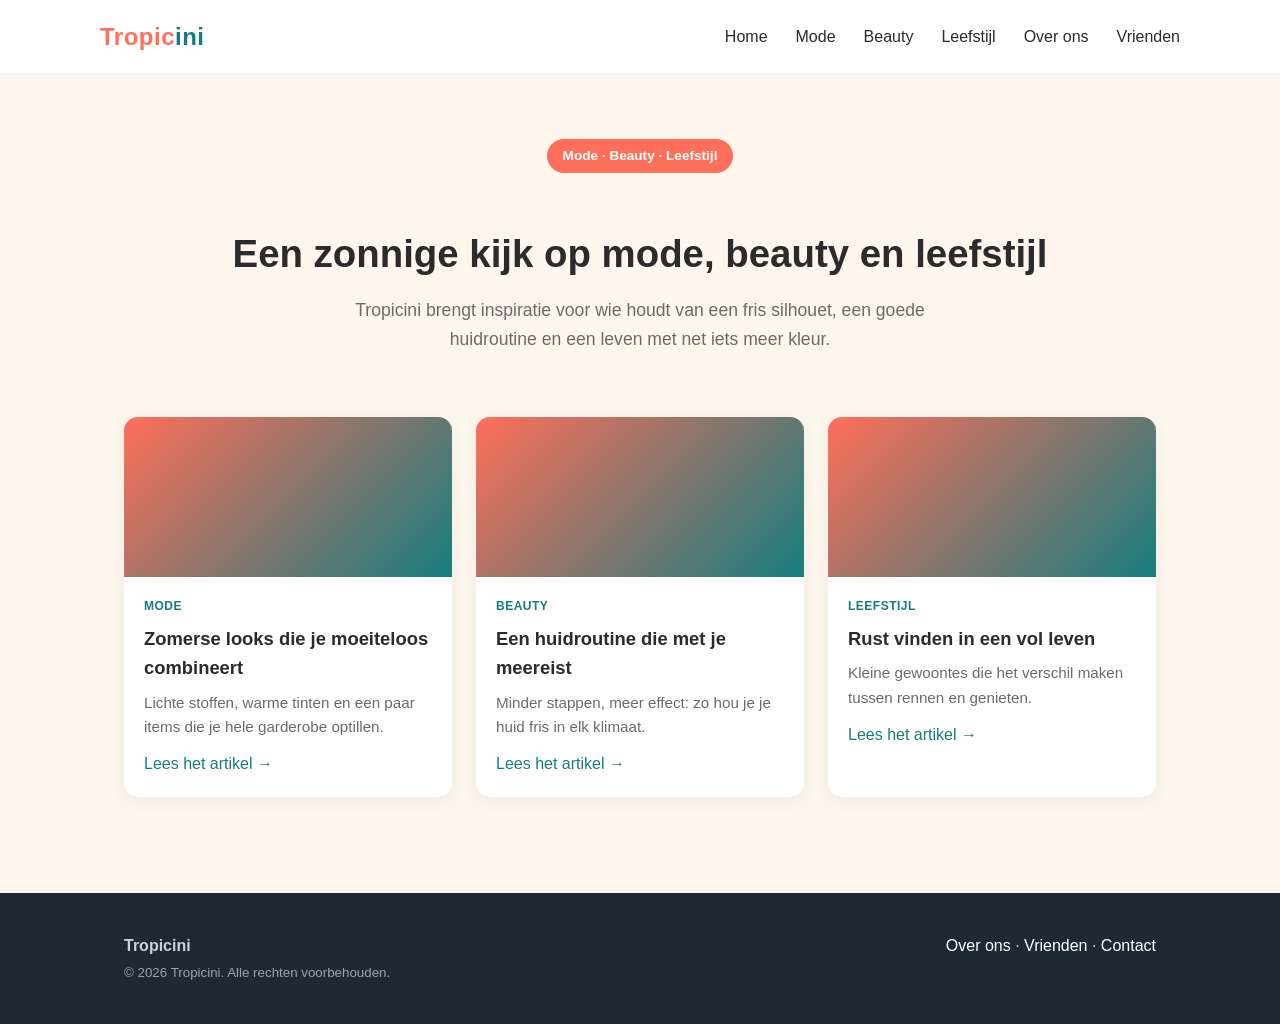
==== index.html @ 778d6880 "Add files via upload" ====
<!DOCTYPE html>
<html lang="nl">
<head>
<meta charset="UTF-8">
<meta name="viewport" content="width=device-width, initial-scale=1.0">
<title>Tropicini — Mode, beauty & leefstijl magazine</title>
<meta name="description" content="Tropicini is jouw online magazine voor mode, beauty en leefstijl. Inspiratie, trends en tips voor een zonniger leven.">
<link rel="stylesheet" href="/style.css">
</head>
<body>
<header class="site-header">
  <div class="container nav">
    <div class="logo">Tropic<span>ini</span></div>
    <ul class="nav-links">
      <li><a href="/">Home</a></li>
      <li><a href="/mode.html">Mode</a></li>
      <li><a href="/beauty.html">Beauty</a></li>
      <li><a href="/leefstijl.html">Leefstijl</a></li>
      <li><a href="/over-ons.html">Over ons</a></li>
      <li><a href="/vrienden.html">Vrienden</a></li>
    </ul>
  </div>
</header>

<section class="hero">
  <div class="container">
    <span class="pill">Mode · Beauty · Leefstijl</span>
    <h1>Een zonnige kijk op mode, beauty en leefstijl</h1>
    <p>Tropicini brengt inspiratie voor wie houdt van een fris silhouet, een goede huidroutine en een leven met net iets meer kleur.</p>
  </div>
</section>

<section class="container">
  <div class="grid">
    <div class="card">
      <div class="card-img"></div>
      <div class="card-body">
        <div class="card-tag">Mode</div>
        <h3>Zomerse looks die je moeiteloos combineert</h3>
        <p>Lichte stoffen, warme tinten en een paar items die je hele garderobe optillen.</p>
        <a href="/mode.html">Lees het artikel →</a>
      </div>
    </div>
    <div class="card">
      <div class="card-img"></div>
      <div class="card-body">
        <div class="card-tag">Beauty</div>
        <h3>Een huidroutine die met je meereist</h3>
        <p>Minder stappen, meer effect: zo hou je je huid fris in elk klimaat.</p>
        <a href="/beauty.html">Lees het artikel →</a>
      </div>
    </div>
    <div class="card">
      <div class="card-img"></div>
      <div class="card-body">
        <div class="card-tag">Leefstijl</div>
        <h3>Rust vinden in een vol leven</h3>
        <p>Kleine gewoontes die het verschil maken tussen rennen en genieten.</p>
        <a href="/leefstijl.html">Lees het artikel →</a>
      </div>
    </div>
  </div>
</section>

<footer class="site-footer">
  <div class="container">
    <div>
      <strong>Tropicini</strong><br>
      <small>&copy; <span id="year"></span> Tropicini. Alle rechten voorbehouden.</small>
    </div>
    <div>
      <a href="/over-ons.html">Over ons</a> &middot;
      <a href="/vrienden.html">Vrienden</a> &middot;
      <a href="/contact.html">Contact</a>
    </div>
  </div>
</footer>
<script>document.getElementById('year').textContent = new Date().getFullYear();</script>
</body>
</html>
---- style.css ----
:root {
  --coral: #ff6f59;
  --sand: #fdf6ec;
  --teal: #167d7f;
  --ink: #2b2b2b;
  --muted: #6b6b6b;
  --card: #ffffff;
  --radius: 14px;
}

* { box-sizing: border-box; }

body {
  margin: 0;
  font-family: "Segoe UI", "Helvetica Neue", Arial, sans-serif;
  background: var(--sand);
  color: var(--ink);
  line-height: 1.6;
}

a { color: var(--teal); text-decoration: none; }
a:hover { text-decoration: underline; }

.container {
  max-width: 1080px;
  margin: 0 auto;
  padding: 0 24px;
}

header.site-header {
  background: var(--card);
  border-bottom: 1px solid #eee;
  position: sticky;
  top: 0;
  z-index: 10;
}

.nav {
  display: flex;
  align-items: center;
  justify-content: space-between;
  padding: 18px 0;
}

.logo {
  font-size: 1.5rem;
  font-weight: 700;
  color: var(--coral);
  letter-spacing: 0.5px;
}
.logo span { color: var(--teal); }

.nav-links {
  display: flex;
  gap: 28px;
  list-style: none;
  margin: 0;
  padding: 0;
}
.nav-links a {
  color: var(--ink);
  font-weight: 500;
}
.nav-links a:hover { color: var(--coral); text-decoration: none; }

.hero {
  padding: 64px 0 48px;
  text-align: center;
}
.hero h1 {
  font-size: 2.4rem;
  margin-bottom: 12px;
}
.hero p {
  max-width: 620px;
  margin: 0 auto;
  color: var(--muted);
  font-size: 1.1rem;
}

.pill {
  display: inline-block;
  background: var(--coral);
  color: white;
  padding: 6px 16px;
  border-radius: 999px;
  font-size: 0.85rem;
  font-weight: 600;
  margin-bottom: 18px;
}

.grid {
  display: grid;
  grid-template-columns: repeat(auto-fit, minmax(260px, 1fr));
  gap: 24px;
  padding: 16px 0 56px;
}

.card {
  background: var(--card);
  border-radius: var(--radius);
  overflow: hidden;
  box-shadow: 0 4px 18px rgba(0,0,0,0.05);
  display: flex;
  flex-direction: column;
}
.card-img {
  height: 160px;
  background: linear-gradient(135deg, var(--coral), var(--teal));
}
.card-body { padding: 20px; }
.card-tag {
  font-size: 0.75rem;
  text-transform: uppercase;
  letter-spacing: 0.5px;
  color: var(--teal);
  font-weight: 700;
}
.card h3 { margin: 8px 0; font-size: 1.15rem; }
.card p { color: var(--muted); font-size: 0.95rem; margin: 0 0 12px; }

article.post {
  padding: 40px 0 64px;
  max-width: 720px;
  margin: 0 auto;
}
article.post h1 { font-size: 2rem; margin-bottom: 6px; }
article.post .meta { color: var(--muted); font-size: 0.9rem; margin-bottom: 28px; }
article.post h2 { color: var(--teal); margin-top: 32px; }
article.post p { margin-bottom: 18px; }

.page-header {
  padding: 48px 0 8px;
  text-align: center;
}
.page-header h1 { margin-bottom: 8px; }
.page-header p { color: var(--muted); }

.friends-list {
  max-width: 640px;
  margin: 0 auto;
  padding: 24px 0 64px;
}
.friend-item {
  background: var(--card);
  border-radius: var(--radius);
  padding: 20px 24px;
  margin-bottom: 16px;
  box-shadow: 0 4px 18px rgba(0,0,0,0.05);
}
.friend-item a { font-weight: 700; font-size: 1.05rem; }

footer.site-footer {
  background: #1f2933;
  color: #cbd2d9;
  padding: 40px 0;
  margin-top: 40px;
}
footer.site-footer a { color: #fff; }
footer .container {
  display: flex;
  justify-content: space-between;
  flex-wrap: wrap;
  gap: 16px;
}
footer small { color: #9aa5b1; }

@media (max-width: 640px) {
  .nav-links { gap: 16px; font-size: 0.9rem; }
  .hero h1 { font-size: 1.8rem; }
}
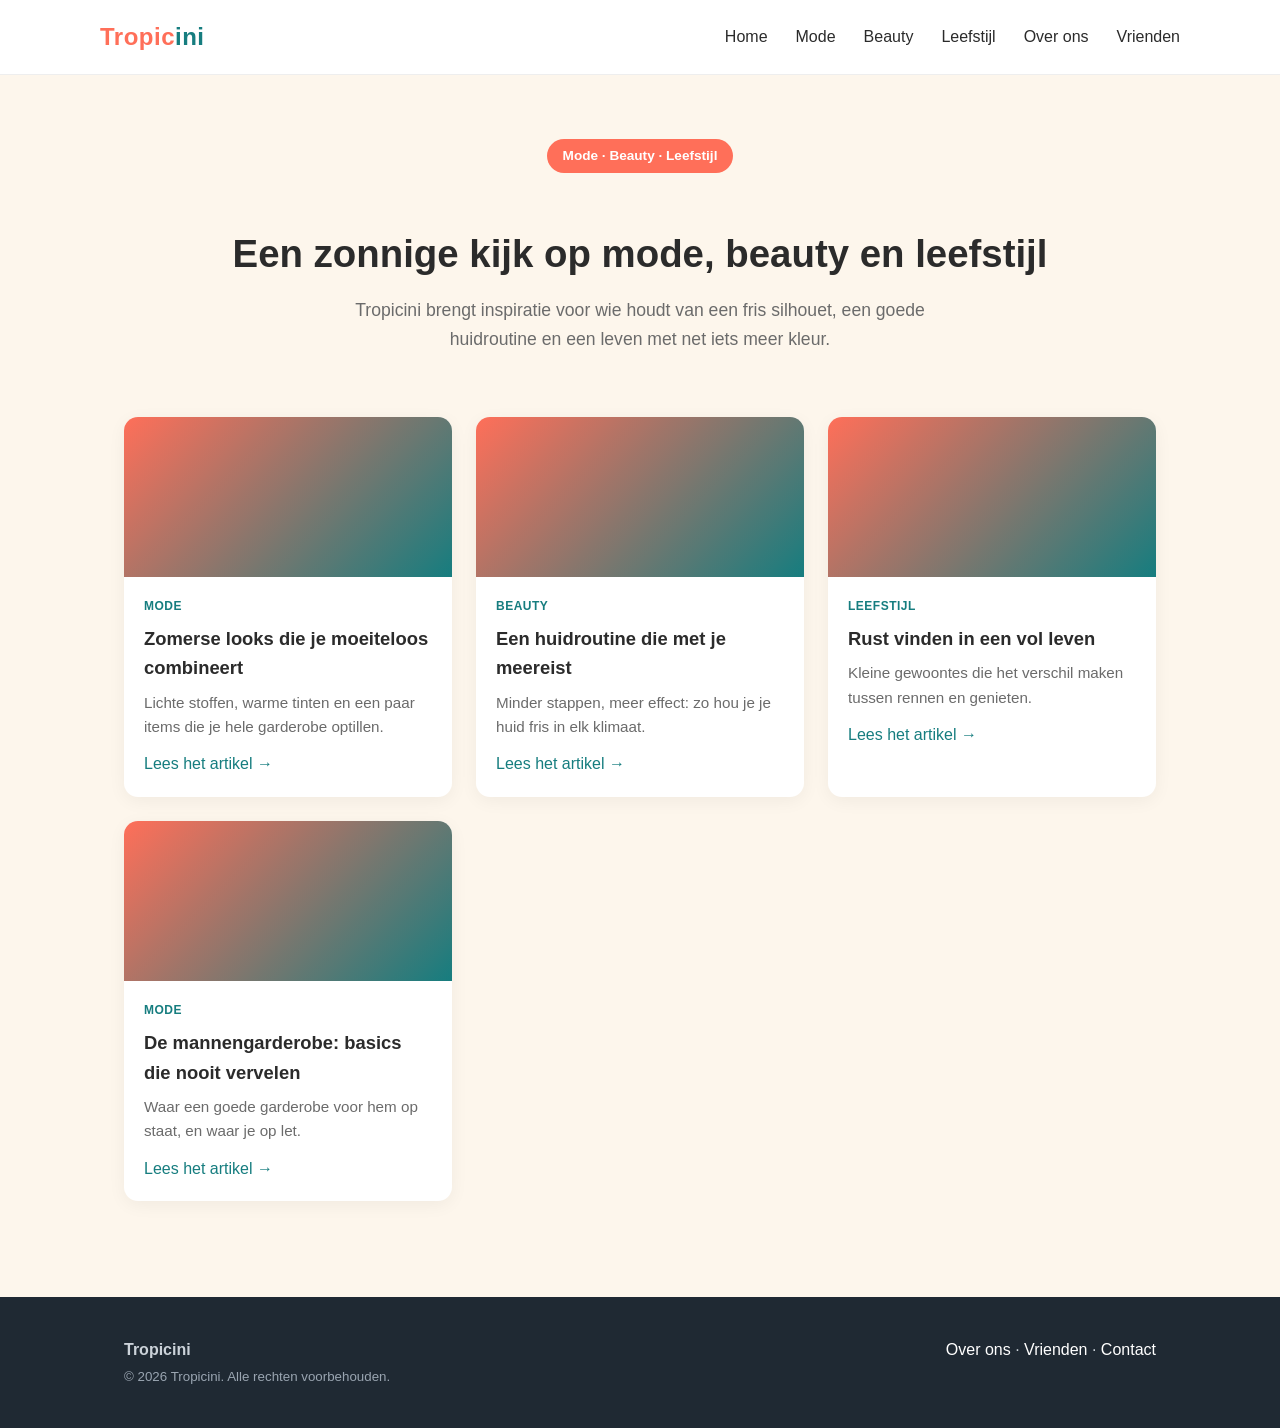
==== commit fbf79660: "Add files via upload" ====
--- a/index.html
+++ b/index.html
@@ -59,6 +59,15 @@
         <a href="/leefstijl.html">Lees het artikel →</a>
       </div>
     </div>
+    <div class="card">
+      <div class="card-img"></div>
+      <div class="card-body">
+        <div class="card-tag">Mode</div>
+        <h3>De mannengarderobe: basics die nooit vervelen</h3>
+        <p>Waar een goede garderobe voor hem op staat, en waar je op let.</p>
+        <a href="/mannengarderobe-basics.html">Lees het artikel →</a>
+      </div>
+    </div>
   </div>
 </section>
 
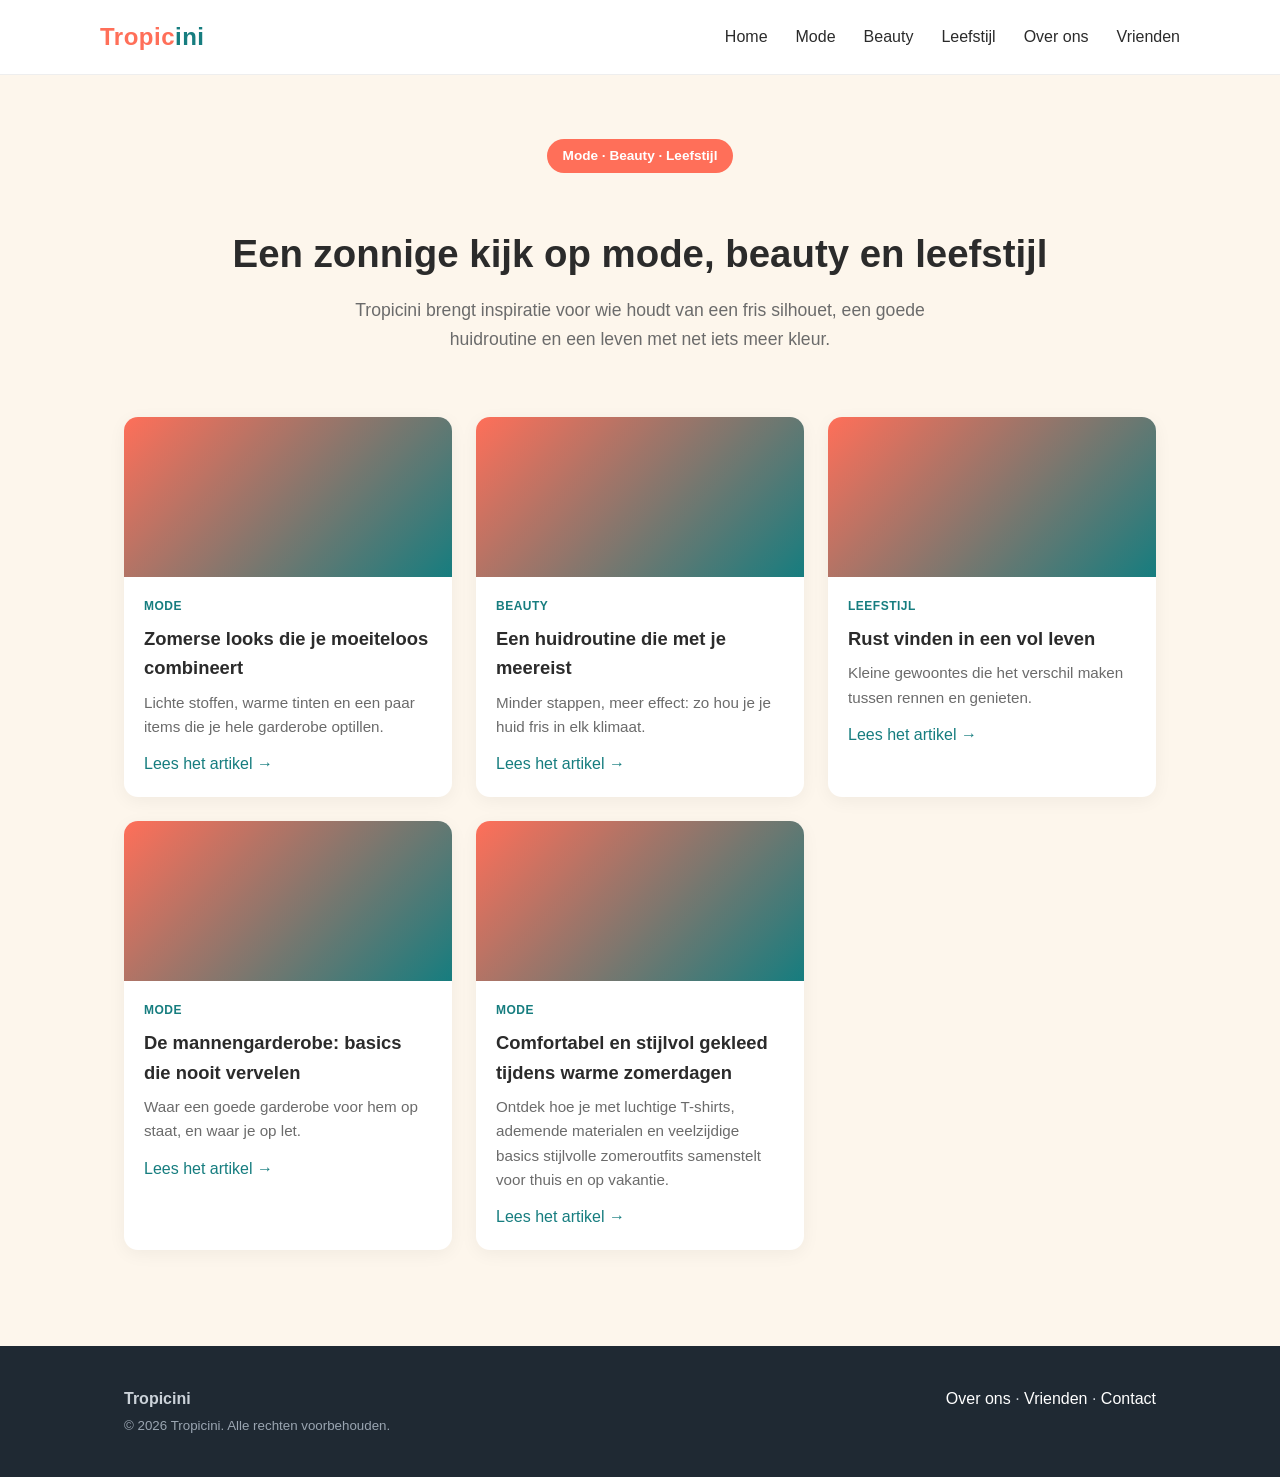
==== commit 459f27d9: "Artikel: zomerkleding" ====
--- a/index.html
+++ b/index.html
@@ -68,6 +68,15 @@
         <a href="/mannengarderobe-basics.html">Lees het artikel →</a>
       </div>
     </div>
+    <div class="card">
+      <div class="card-img"></div>
+      <div class="card-body">
+        <div class="card-tag">Mode</div>
+        <h3>Comfortabel en stijlvol gekleed tijdens warme zomerdagen</h3>
+        <p>Ontdek hoe je met luchtige T-shirts, ademende materialen en veelzijdige basics stijlvolle zomeroutfits samenstelt voor thuis en op vakantie.</p>
+        <a href="/zomerse-kleding-warme-dagen.html">Lees het artikel →</a>
+      </div>
+    </div>
   </div>
 </section>
 
